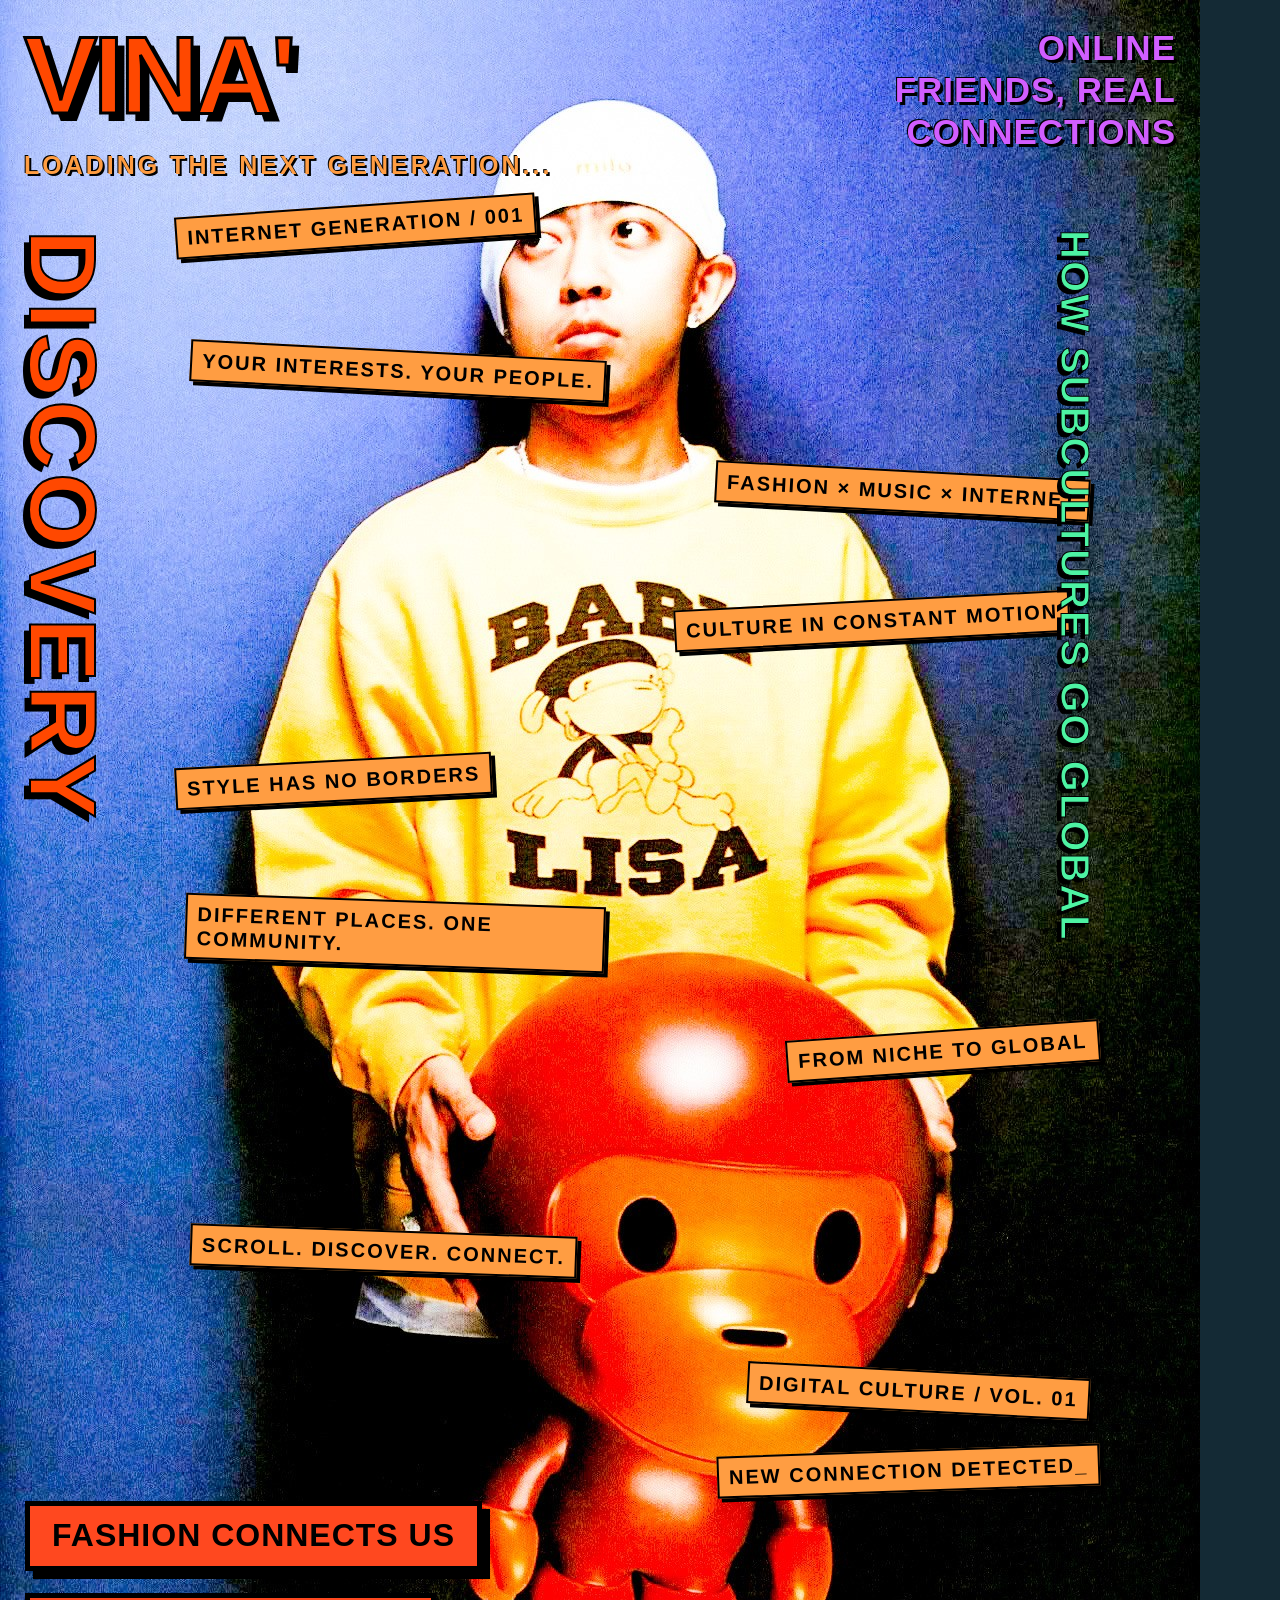
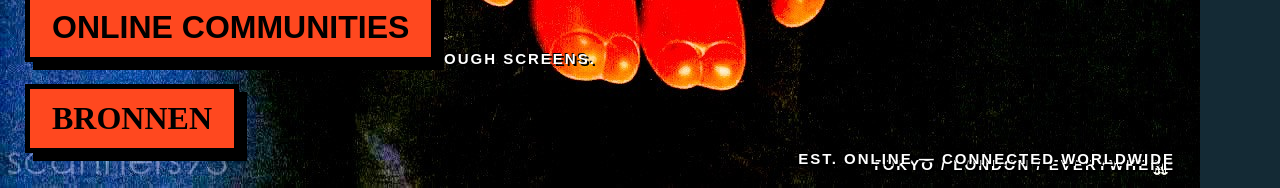
==== index.html @ 9b6a67a0 "veranderd naar index.html" ====
<!DOCTYPE html>
<html lang="nl">

<head>
    <meta charset="UTF-8">
    <meta name="viewport" content="width=device-width, initial-scale=1.0">

    <title>VINA - Y2K Magazine Cover</title>

    <link rel="stylesheet" href="./CSS/style.css">
</head>

<body class="vina-cover">

    <main class="poster">

        <!-- MASTHEAD -->
        <h1>vina'</h1>

        <p class="cover-subtitle">
            LOADING THE NEXT GENERATION...
        </p>

        <!-- RECHTSBOVEN -->
        <mark class="cover-mark">
            <span>ONLINE</span>
            <span>FRIENDS, REAL</span>
            <span>CONNECTIONS</span>
        </mark>

        <!-- EXTRA MAGAZINE TEKSTEN -->
        <div class="cover-details" aria-label="Magazine details">

            <span class="detail-one">
                INTERNET GENERATION / 001
            </span>

            <span class="detail-two">
                FASHION × MUSIC × INTERNET
            </span>

            <span class="detail-three">
                STYLE HAS NO BORDERS
            </span>

            <span class="detail-four">
                FROM NICHE TO GLOBAL
            </span>

            <span class="detail-five">
                SCROLL. DISCOVER. CONNECT.
            </span>

            <span class="detail-six">
                NEW CONNECTION DETECTED_
            </span>

            <span class="detail-seven">
                YOUR INTERESTS. YOUR PEOPLE.
            </span>

            <span class="detail-eight">
                CULTURE IN CONSTANT MOTION
            </span>

            <span class="detail-nine">
                DIFFERENT PLACES. ONE COMMUNITY.
            </span>

            <span class="detail-ten">
                DIGITAL CULTURE / VOL. 01
            </span>

        </div>

        <!-- LINKER VERTICALE TEKST -->
        <section class="left-banner" aria-label="Linker banner">
            <h2>DISCOVERY</h2>
        </section>

        <!-- RECHTER VERTICALE TEKST -->
        <article class="right-banner" aria-label="Rechter banner">
            <h2>HOW SUBCULTURES GO GLOBAL</h2>
        </article>

        <!-- NAVIGATIE -->
        <nav class="cover-nav" aria-label="Poster hoofdnavigatie">

            <a href="/fashionconnectsus.html">
                FASHION CONNECTS US
            </a>

            <a href="#communities">
                Online communities
            </a>

            <a href="#bronnen">
                Bronnen
            </a>

        </nav>

        <!-- KLEINE EDITORIAL DETAILS -->
        <div class="cover-footer" aria-label="Magazine informatie">

            <span class="footer-left">
                TOKYO / LONDON / EVERYWHERE
            </span>

            <span class="footer-right">
                EST. ONLINE — CONNECTED WORLDWIDE
            </span>

            <span class="footer-bottom">
                SUBCULTURES TRAVEL THROUGH SCREENS.
            </span>

        </div>

    </main>

</body>
</html>
---- CSS/style.css ----
/* ========================================
   1. BASISINSTELLINGEN
======================================== */

html {
    margin: 0;
    padding: 0;
    width: 100%;
    min-height: 100%;
}

body.fashion-page {
    margin: 0;
    padding: 0;
    width: 100%;
    min-height: 100vh;

    background-image: url("/images/achtergrondcover1.jpg");
    background-repeat: no-repeat;
    background-size: cover;
    background-position: center top;
    background-attachment: fixed;

    font-family: Arial, Helvetica, sans-serif;
    box-sizing: border-box;
}

.fashion-page *,
.fashion-page *::before,
.fashion-page *::after {
    box-sizing: border-box;
}


/* ========================================
   2. MAGAZINE
======================================== */

.fashion-page .magazine {
    position: relative;
    width: 100%;
    min-height: 100vh;
    margin: 0;
    padding: 20px;

    background-image: url("/images/achtergrondcover1.jpg");
    background-repeat: no-repeat;
    background-size: cover;
    background-position: center top;
}


/* ========================================
   3. HEADER
======================================== */

.fashion-page .masthead {
    position: relative;
    width: 100%;
    margin-bottom: 20px;
    text-align: center;
}

.fashion-page .masthead h1 {
    margin: 12px 1.5%;
    color: #ff431b;
    font-family: Impact, "Arial Narrow", sans-serif;
    font-size: 100px;
    font-weight: 900;
    line-height: 1;
    letter-spacing: -2px;
    text-transform: uppercase;

    -webkit-text-stroke: 1.5px black;
    text-shadow: 3px 3px 0 black;
}

.fashion-page .masthead p {
    margin: 8px 0;
    color: black;
    font-size: 12px;
    font-weight: bold;
}


/* ========================================
   4. GROENE BALKEN
======================================== */

.fashion-page .green-bar {
    position: relative;
    width: 100%;
    margin: 12px 0;
    padding: 10px;

    border: 2px solid #171717;
    border-radius: 12px;
    background-color: #35c88b;

    color: white;
    font-size: 13px;
    font-weight: bold;
    text-align: center;
}


/* ========================================
   5. MAGAZINESECTIES
======================================== */

.fashion-page .intro,
.fashion-page .feature,
.fashion-page .culture,
.fashion-page .bape,
.fashion-page .final-section {
    position: relative;
    display: grid;
    width: 100%;
    grid-template-columns: minmax(0, 1fr) minmax(0, 1fr);
    align-items: start;
    gap: 24px;

    margin: 0 0 28px;
    padding: 15px 0;
}

.fashion-page .intro > *,
.fashion-page .feature > *,
.fashion-page .culture > *,
.fashion-page .bape > *,
.fashion-page .final-section > * {
    min-width: 0;
}


/* ========================================
   6. FOTO'S
======================================== */

.fashion-page .photo {
    position: relative;
    width: 100%;
    height: 230px;
    margin: 0;
    padding: 5px;

    border: 2px solid #111111;
    background-color: #eeeeee;
}

.fashion-page .photo img {
    display: block;
    width: 100%;
    height: 100%;
    object-fit: cover;
}

.fashion-page .photo-one {
    height: 250px;
}

.fashion-page .photo-two {
    height: 230px;
}

.fashion-page .photo-three {
    height: 220px;
}

.fashion-page .photo-four {
    height: 220px;
}


/* ========================================
   7. JAPANSE TEKENS
======================================== */

.fashion-page .japanese-title {
    position: absolute;
    top: 10px;
    left: 36%;
    z-index: 2;

    margin: 0;
    color: #ff9d00;
    font-family: serif;
    font-size: 70px;
    font-weight: normal;
    line-height: 1.05;
    writing-mode: vertical-rl;
    text-shadow: 2px 2px white;
    pointer-events: none;
}

.fashion-page .vertical-title {
    position: absolute;
    top: 15px;
    left: 40%;
    z-index: 2;

    margin: 0;
    color: #ff4b00;
    font-size: 70px;
    writing-mode: vertical-rl;
    pointer-events: none;
}


/* ========================================
   8. ROZE TEKSTBALLONNEN
======================================== */

.fashion-page .pink-text {
    position: relative;
    width: 100%;
    margin: 0;
    padding: 20px;

    border: 4px dotted #111111;
    border-radius: 25px;
    background-color: #f5a5dc;

    color: #30202a;
    font-size: 14px;
    overflow-wrap: break-word;
}

.fashion-page .pink-text h2 {
    margin: 0 0 12px;
    font-size: 16px;
    text-align: center;
    text-transform: uppercase;
}

.fashion-page .pink-text p {
    margin: 0 0 10px;
    line-height: 1.6;
}

.fashion-page .pink-text p:last-child {
    margin-bottom: 0;
}

.fashion-page .text-one,
.fashion-page .text-two,
.fashion-page .text-three,
.fashion-page .text-four,
.fashion-page .text-five {
    min-height: 0;
    top: auto;
    right: auto;
}


/* ========================================
   9. QUOTE
======================================== */

.fashion-page .quote {
    position: relative;
    width: 100%;
    margin: 15px 0;
    padding: 20px;

    border: 5px solid #36d9a0;
    background-color: #ff55d2;
    text-align: center;
}

.fashion-page .quote h2 {
    margin: 0;
    color: #ff572b;
    font-family: Georgia, "Times New Roman", serif;
    font-size: 28px;
    line-height: 1.25;
    overflow-wrap: break-word;
    text-transform: uppercase;
}


/* ========================================
   10. HANDGESCHREVEN TEKST
======================================== */

.fashion-page .handwritten {
    position: relative;
    margin: 10px 0;
    color: #ff665e;
    font-family: cursive;
    font-size: 30px;
    font-style: italic;
    line-height: 1.2;

    -webkit-text-stroke: 0.4px white;
    text-shadow: 1px 1px black;
}


/* ========================================
   11. AAP-AFBEELDING
======================================== */

.fashion-page .monkey {
    position: relative;
    width: 180px;
    max-width: 100%;
    margin: 15px 0;
}

.fashion-page .monkey img {
    display: block;
    width: 100%;
    height: auto;
}


/* ========================================
   12. FOOTER
======================================== */

.fashion-page .footer {
    position: relative;
    width: 100%;
    margin-top: 25px;
    padding: 12px;

    background-color: #111111;
    color: white;
    font-size: 11px;
    font-weight: bold;
    text-align: center;
}



/* ========================================
   VINA — JAPANESE Y2K MAGAZINE COVER
   Formaat: 1200 x 1788 pixels
======================================== */


/* ========================================
   1. BASISINSTELLINGEN
======================================== */

html {
    margin: 0;
    padding: 0;
}

body.vina-cover {
    margin: 0;
    padding: 0;

    min-height: 100vh;

    background-color: #142a35;

    font-family: Impact, "Arial Black", sans-serif;
}


/* ========================================
   2. MAGAZINE COVER
======================================== */

.vina-cover .poster {
    position: relative;

    width: 1200px;
    height: 1788px;

    margin: 0;
    padding: 0;

    box-sizing: border-box;

    background-image: url("/images/coverachtergrond.jpg");
    background-repeat: no-repeat;
    background-position: center;
    background-size: 100% 100%;
}


/* ========================================
   3. MASTHEAD — VINA
======================================== */

.vina-cover .poster h1 {
    position: absolute;
    top: 25px;
    left: 2%;
    z-index: 15;

    margin: 0;

    color: #ff4800;

    font-family: Impact, "Arial Black", sans-serif;
    font-size: 110px;
    font-weight: 900;
    line-height: 0.9;
    letter-spacing: -4px;

    text-transform: uppercase;

    -webkit-text-stroke: 3px #000000;

    text-shadow:
        8px 8px 0 #000000;
}


/* ========================================
   4. BOVENSTE SUBTITEL
======================================== */

.vina-cover .cover-subtitle {
    position: absolute;
    top: 150px;
    left: 2%;
    z-index: 15;

    margin: 0;

    color: #ff9d42;

    font-size: 25px;
    font-weight: 900;
    letter-spacing: 3px;
    line-height: 1.2;

    text-transform: uppercase;

    text-shadow:
        2px 2px 0 #000000,
        -1px -1px 0 #000000;
}


/* ========================================
   5. TEKST RECHTSBOVEN
======================================== */

.vina-cover .cover-mark {
    position: absolute;
    top: 30px;
    right: 2%;
    z-index: 15;

    display: flex;
    flex-direction: column;
    align-items: flex-end;
    gap: 5px;

    max-width: 35%;

    margin: 0;
    padding: 0;

    background: transparent;
    color: #d15eff;

    font-family: Impact, "Arial Black", sans-serif;
    font-size: 35px;
    font-weight: 900;
    line-height: 1.05;
    letter-spacing: 1px;

    text-align: right;
    text-transform: uppercase;

    text-shadow:
        3px 3px 0 #000000,
        -1px -1px 0 #000000;
}


/* ========================================
   6. EXTRA MAGAZINE TEKSTEN
======================================== */

.vina-cover .cover-details span {
    position: absolute;
    z-index: 5;

    display: block;
    width: max-content;
    max-width: 420px;

    box-sizing: border-box;

    padding: 7px 10px;

    border: 2px solid #000000;

    background-color: #ff9d42;
    color: #000000;

    font-family: Impact, "Arial Black", sans-serif;
    font-size: 20px;
    font-weight: 900;
    line-height: 1.2;
    letter-spacing: 2px;

    text-transform: uppercase;

    box-shadow:
        4px 4px 0 #000000;
}


/* LABEL 1 */

.vina-cover .detail-one {
    top: 205px;
    left: 175px;

    transform: rotate(-4deg);
}


/* LABEL 2 */

.vina-cover .detail-two {
    top: 470px;
    right: 110px;

    background-color: #4df3a3;

    transform: rotate(3deg);
}


/* LABEL 3 */

.vina-cover .detail-three {
    top: 760px;
    left: 175px;

    background-color: #d15eff;

    transform: rotate(-3deg);
}


/* LABEL 4 */

.vina-cover .detail-four {
    top: 1030px;
    right: 100px;

    background-color: #ff481f;

    transform: rotate(-4deg);
}


/* LABEL 5 */

.vina-cover .detail-five {
    top: 1230px;
    left: 190px;

    background-color: #ff481f;

    transform: rotate(2deg);
}


/* LABEL 6 */

.vina-cover .detail-six {
    top: 1450px;
    right: 100px;

    background-color: #4df3a3;

    transform: rotate(-2deg);
}


/* LABEL 7 */

.vina-cover .detail-seven {
    top: 350px;
    left: 190px;

    background-color: #ff481f;

    transform: rotate(3deg);
}


/* LABEL 8 */

.vina-cover .detail-eight {
    top: 600px;
    right: 130px;

    background-color: #d15eff;

    transform: rotate(-3deg);
}


/* LABEL 9 */

.vina-cover .detail-nine {
    top: 900px;
    left: 185px;

    background-color: #4df3a3;

    transform: rotate(2deg);
}


/* LABEL 10 */

.vina-cover .detail-ten {
    top: 1370px;
    right: 110px;

    background-color: #ff9d42;

    transform: rotate(3deg);
}


/* ========================================
   7. LINKER VERTICALE TEKST
======================================== */

.vina-cover .left-banner {
    position: absolute;
    top: 230px;
    left: 15px;
    z-index: 10;

    pointer-events: none;
}

.vina-cover .left-banner h2 {
    margin: 0;

    color: #ff4800;

    font-family: Impact, "Arial Black", sans-serif;
    font-size: 95px;
    font-weight: 900;
    line-height: 1;
    letter-spacing: 4px;

    writing-mode: vertical-rl;
    text-transform: uppercase;

    -webkit-text-stroke: 2px #000000;

    text-shadow:
        6px 6px 0 #000000;
}


/* ========================================
   8. RECHTER VERTICALE TEKST
======================================== */

.vina-cover .right-banner {
    position: absolute;
    top: 230px;
    right: 15px;
    z-index: 10;

    pointer-events: none;
}

.vina-cover .right-banner h2 {
    margin: 0;

    color: #4df3a3;

    font-family: Impact, "Arial Black", sans-serif;
    font-size: 40px;
    font-weight: 900;
    line-height: 1.1;
    letter-spacing: 2px;

    writing-mode: vertical-rl;
    text-transform: uppercase;

    -webkit-text-stroke: 1px #000000;

    text-shadow:
        4px 4px 0 #000000;
}


/* ========================================
   9. NAVIGATIE
======================================== */

.vina-cover .cover-nav {
    position: absolute;
    bottom: 35px;
    left: 25px;
    z-index: 20;

    display: flex;
    flex-direction: column;
    align-items: flex-start;
    gap: 22px;
}


/* ALGEMENE KNOPSTIJL */

.vina-cover .cover-nav a {
    display: inline-block;

    box-sizing: border-box;
    max-width: 1100px;

    padding: 12px 22px;

    border: 5px solid #000000;

    background-color: #ff481f;
    color: #000000;

    box-shadow:
        8px 8px 0 #000000;

    font-family: Impact, "Arial Black", sans-serif;
    font-size: 32px;
    font-weight: 900;
    line-height: 1.1;

    text-decoration: none;
    text-transform: uppercase;

    transition:
        transform 0.2s ease,
        box-shadow 0.2s ease,
        background-color 0.2s ease;
}


/* EERSTE KNOP */

.vina-cover .cover-nav a:nth-child(1) {
    letter-spacing: 1px;
}


/* TWEEDE KNOP */

.vina-cover .cover-nav a:nth-child(2) {
    font-family: Arial, sans-serif;
    font-weight: 900;
}


/* DERDE KNOP */

.vina-cover .cover-nav a:nth-child(3) {
    font-family: Georgia, serif;
    font-weight: 900;
}


/* HOVER-EFFECT */

.vina-cover .cover-nav a:hover {
    transform: translate(-3px, -3px);

    box-shadow:
        11px 11px 0 #000000;

    background-color: #ff6642;
}


/* KLIK-EFFECT */

.vina-cover .cover-nav a:active {
    transform: translate(2px, 2px);

    box-shadow:
        3px 3px 0 #000000;
}


/* ========================================
   10. KLEINE EDITORIAL DETAILS
======================================== */

.vina-cover .cover-footer span {
    position: absolute;
    z-index: 8;

    display: block;

    color: #ffffff;

    font-family: Arial, sans-serif;
    font-size: 15px;
    font-weight: 900;
    letter-spacing: 2px;

    text-transform: uppercase;

    text-shadow:
        2px 2px 0 #000000,
        -1px -1px 0 #000000;
}


/* LINKSONDER */

.vina-cover .footer-left {
    bottom: 15px;
    right: 25px;
}


/* RECHTSONDER */

.vina-cover .footer-right {
    top: 1750px;
    right: 25px;
}


/* EXTRA SLOGAN */

.vina-cover .footer-bottom {
    top: 1650px;
    left: 190px;
}
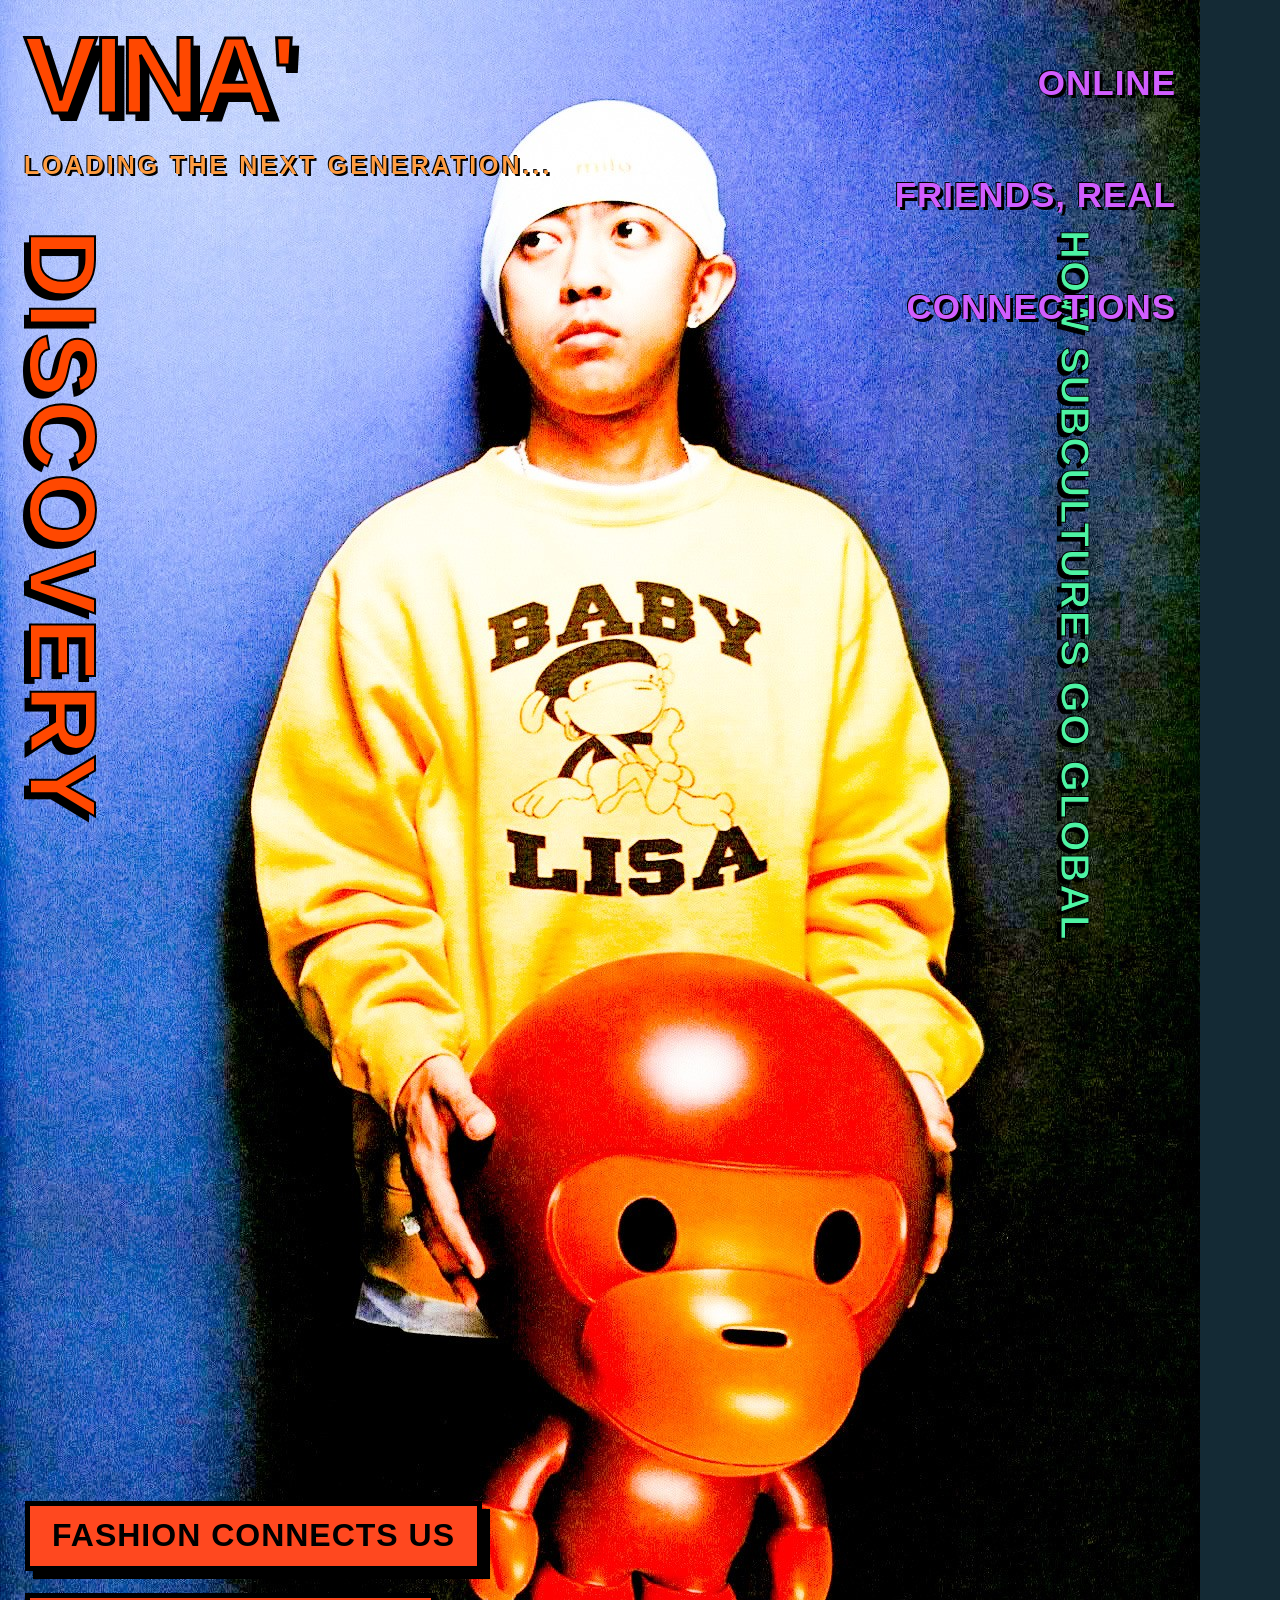
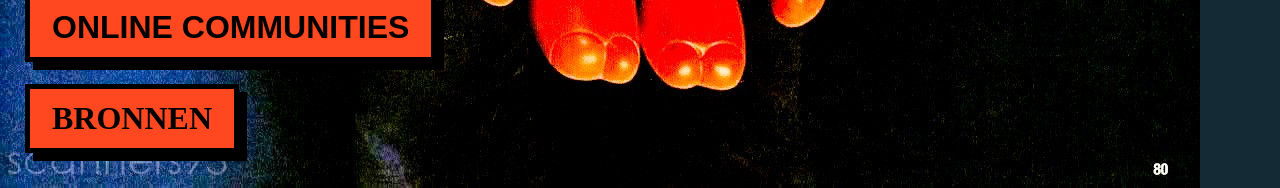
==== commit 1a00deea: "verrandereingen" ====
--- a/index.html
+++ b/index.html
@@ -1,4 +1,3 @@
-
 <!DOCTYPE html>
 <html lang="nl">
 
@@ -23,75 +22,34 @@
         </p>
 
         <!-- RECHTSBOVEN -->
-        <mark class="cover-mark">
-            <span>ONLINE</span>
-            <span>FRIENDS, REAL</span>
-            <span>CONNECTIONS</span>
-        </mark>
+        <aside class="cover-mark">
+            <p>ONLINE</p>
+            <p>FRIENDS, REAL</p>
+            <p>CONNECTIONS</p>
+        </aside>
 
-        <!-- EXTRA MAGAZINE TEKSTEN -->
-        <div class="cover-details" aria-label="Magazine details">
+        
 
-            <span class="detail-one">
-                INTERNET GENERATION / 001
-            </span>
-
-            <span class="detail-two">
-                FASHION × MUSIC × INTERNET
-            </span>
-
-            <span class="detail-three">
-                STYLE HAS NO BORDERS
-            </span>
-
-            <span class="detail-four">
-                FROM NICHE TO GLOBAL
-            </span>
-
-            <span class="detail-five">
-                SCROLL. DISCOVER. CONNECT.
-            </span>
-
-            <span class="detail-six">
-                NEW CONNECTION DETECTED_
-            </span>
-
-            <span class="detail-seven">
-                YOUR INTERESTS. YOUR PEOPLE.
-            </span>
-
-            <span class="detail-eight">
-                CULTURE IN CONSTANT MOTION
-            </span>
-
-            <span class="detail-nine">
-                DIFFERENT PLACES. ONE COMMUNITY.
-            </span>
-
-            <span class="detail-ten">
-                DIGITAL CULTURE / VOL. 01
-            </span>
-
-        </div>
+        </section>
 
         <!-- LINKER VERTICALE TEKST -->
-        <section class="left-banner" aria-label="Linker banner">
+        <section class="left-banner" >
             <h2>DISCOVERY</h2>
         </section>
 
         <!-- RECHTER VERTICALE TEKST -->
-        <article class="right-banner" aria-label="Rechter banner">
+        <article class="right-banner" >
             <h2>HOW SUBCULTURES GO GLOBAL</h2>
         </article>
 
         <!-- NAVIGATIE -->
-        <nav class="cover-nav" aria-label="Poster hoofdnavigatie">
+        <nav class="cover-nav" >
 
-            <a href="/fashionconnectsus.html">
+            <a href="./internetconnectsus.html">
                 FASHION CONNECTS US
             </a>
 
-            <a href="#communities">
+            <a href="./onlinecommunities.html">
                 Online communities
             </a>
 
@@ -101,24 +59,8 @@
 
         </nav>
 
-        <!-- KLEINE EDITORIAL DETAILS -->
-        <div class="cover-footer" aria-label="Magazine informatie">
-
-            <span class="footer-left">
-                TOKYO / LONDON / EVERYWHERE
-            </span>
-
-            <span class="footer-right">
-                EST. ONLINE — CONNECTED WORLDWIDE
-            </span>
-
-            <span class="footer-bottom">
-                SUBCULTURES TRAVEL THROUGH SCREENS.
-            </span>
-
-        </div>
 
     </main>
 
 </body>
-</html>
+</html>
--- a/CSS/style.css
+++ b/CSS/style.css
@@ -16,7 +16,7 @@
     width: 100%;
     min-height: 100vh;
 
-    background-image: url("/images/achtergrondcover1.jpg");
+    background-image: url("../images/coverachtergrond.jpg");
     background-repeat: no-repeat;
     background-size: cover;
     background-position: center top;
@@ -44,7 +44,7 @@
     margin: 0;
     padding: 20px;
 
-    background-image: url("/images/achtergrondcover1.jpg");
+    background-image: url("../images/achtergrondcover.jpg");
     background-repeat: no-repeat;
     background-size: cover;
     background-position: center top;
@@ -141,12 +141,9 @@
 .fashion-page .photo {
     position: relative;
     width: 100%;
-    height: 230px;
-    margin: 0;
-    padding: 5px;
-
+    height: 100px;
+    margin: 0;
     border: 2px solid #111111;
-    background-color: #eeeeee;
 }
 
 .fashion-page .photo img {
@@ -157,19 +154,19 @@
 }
 
 .fashion-page .photo-one {
-    height: 250px;
+    height: 400px;
 }
 
 .fashion-page .photo-two {
-    height: 230px;
+    height: 400px;
 }
 
 .fashion-page .photo-three {
-    height: 220px;
+    height: 500px;
 }
 
 .fashion-page .photo-four {
-    height: 220px;
+    height: 400px;
 }
 
 
@@ -377,7 +374,7 @@
 
     box-sizing: border-box;
 
-    background-image: url("/images/coverachtergrond.jpg");
+    background-image: url("../images/coverachtergrond.jpg");
     background-repeat: no-repeat;
     background-position: center;
     background-size: 100% 100%;
@@ -843,4 +840,261 @@
 
 
 
-
+/* ========================================
+   1. BASISINSTELLINGEN
+======================================== */
+
+* {
+    box-sizing: border-box;
+}
+
+html {
+    margin: 0;
+    padding: 0;
+    scroll-behavior: smooth;
+}
+
+body.informatie-page {
+    margin: 0;
+    padding: 0;
+    width: 100%;
+    min-height: 100vh;
+
+    background-image: url("../images/infoachtergrond.jpeg");
+    background-repeat: no-repeat;
+    background-size: cover;
+    background-position: center top;
+    background-attachment: fixed;
+
+    font-family: Arial, Helvetica, sans-serif;
+}
+
+
+/* ========================================
+   2. HEADER
+======================================== */
+
+.informatie-page .head {
+    width: 100%;
+    padding: 30px 20px 40px;
+}
+
+.informatie-page .head h1 {
+    margin: 10;
+
+    color: #ff2a00;
+    font-family: Impact, "Arial Black", sans-serif;
+    font-size: 100px;
+    font-weight: 900;
+    line-height: 0.8;
+    letter-spacing: -2px;
+
+    text-shadow:
+        3px 3px 0 #000,
+        -2px -2px 0 #000,
+        2px -2px 0 #000,
+        -2px 2px 0 #000;
+}
+
+.informatie-page .tussentekst {
+    margin: -235px 0 5px 20px;
+
+    color: #26e67b;
+    font-size: 40px;
+    font-weight: 900;
+    letter-spacing: 0.8px;
+    text-transform: uppercase;
+
+    text-shadow: 5px 1.5px 0 #000;
+
+    transform: rotate(-5deg);
+}
+
+.informatie-page .ondertitel {
+    display: inline-block;
+
+    margin: 75px 0 0 200px;
+
+    color: #ff78f6;
+    font-size: 20px;
+    letter-spacing: 3px;
+}
+
+
+/* ========================================
+   3. MAIN
+======================================== */
+
+.informatie-page .page {
+    width: 100%;
+    padding: 20px 5%;
+}
+
+
+/* ========================================
+   4. MAGAZINE TEKSTBLOK
+======================================== */
+
+.informatie-page .new-text-box {
+    width: 90%;
+    max-width: 1100px;
+
+    margin: 50px auto;
+    padding: 40px;
+
+    background-color: #f5f0e8;
+    color: #171717;
+
+}
+
+
+/* ========================================
+   5. HOOFDTITEL
+======================================== */
+
+.informatie-page .new-text-box h1 {
+    margin: 0 0 40px;
+
+    color: #f04b50;
+    font-family: Impact, "Arial Black", sans-serif;
+    font-size: 75px;
+    line-height: 0.95;
+    letter-spacing: -2px;
+    text-transform: uppercase;
+}
+
+
+/* ========================================
+   6. TUSSENKOPPEN
+======================================== */
+
+.informatie-page .new-text-box h2 {
+    display: table;
+
+    margin-top: 45px;
+    margin-bottom: 15px;
+    padding: 10px 15px;
+
+    background-color: #171717;
+    color: #f8e747;
+
+    font-family: Impact, "Arial Black", sans-serif;
+    font-size: 30px;
+    letter-spacing: 1px;
+}
+
+
+/* ========================================
+   7. KORTE REGELS
+======================================== */
+
+.informatie-page .new-text-box b {
+    display: block;
+
+    margin-bottom: 15px;
+
+    color: #f04b50;
+    font-size: 18px;
+}
+
+
+/* ========================================
+   8. GEWONE TEKST
+======================================== */
+
+.informatie-page .new-text-box p {
+    max-width: 750px;
+
+    margin-top: 0;
+    margin-bottom: 25px;
+
+    font-size: 17px;
+    line-height: 1.8;
+}
+
+
+/* ========================================
+   9. ROOD LABEL
+======================================== */
+
+.informatie-page .red-handwriting {
+    float: left;
+
+    width: 110px;
+    margin: 700px 50px 20px 20px;
+
+    color: #ff3300;
+    font-family: "Comic Sans MS", cursive, sans-serif;
+    font-size: 50px;
+    font-weight: 900;
+    line-height: 1.05;
+    text-align: center;
+
+    transform: rotate(-8deg);
+
+    text-shadow:
+        1px 1px 0 #000,
+        -1px -1px 0 #fff;
+}
+
+
+/* ========================================
+   10. GROENE OVAAL
+======================================== */
+
+.informatie-page .green-oval-badge {
+    float: right;
+
+    width: 300px;
+    height: 180px;
+
+    margin: 20px 10px 20px 30px;
+
+    background-color: #26e67b;
+    border: 4px solid #000;
+    border-radius: 50%;
+
+    display: flex;
+    align-items: center;
+    justify-content: center;
+
+    text-align: center;
+
+    shape-outside: ellipse(50% 50% at 50% 50%);
+
+    transform: rotate(-10deg);
+}
+
+.informatie-page .green-oval-badge h2 {
+    margin: 0;
+    padding: 15px;
+
+    color: #000;
+    font-family: Impact, "Arial Black", sans-serif;
+    font-size: 35px;
+    font-weight: 900;
+    line-height: 1.05;
+    letter-spacing: 0.8px;
+
+    text-shadow: 0.5px 0.5px 0 #fff;
+}
+
+
+/* ========================================
+   11. FOOTER
+======================================== */
+
+.informatie-page footer {
+    clear: both;
+
+    padding: 25px;
+
+    background-color: #ed80ad;
+    color: #171717;
+
+    text-align: center;
+    font-family: Impact, "Arial Black", sans-serif;
+    font-size: 22px;
+}
+
+
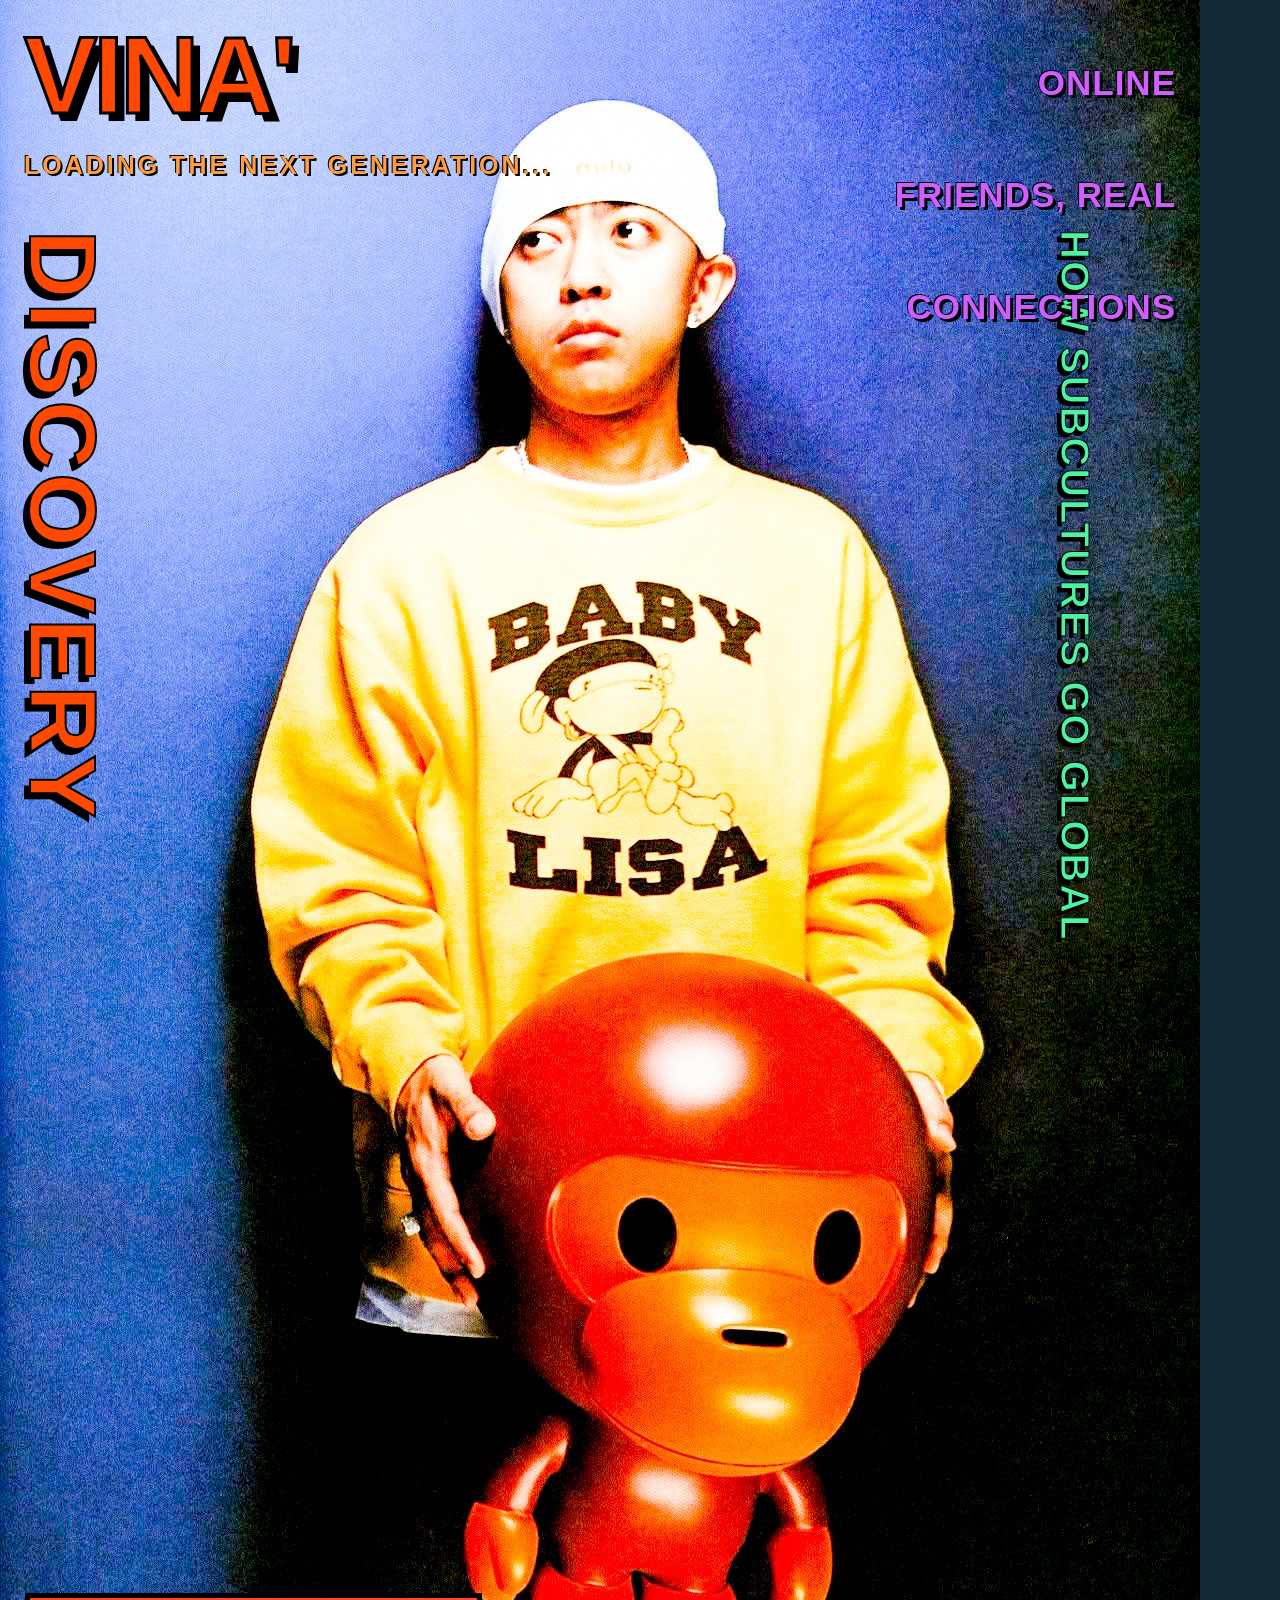
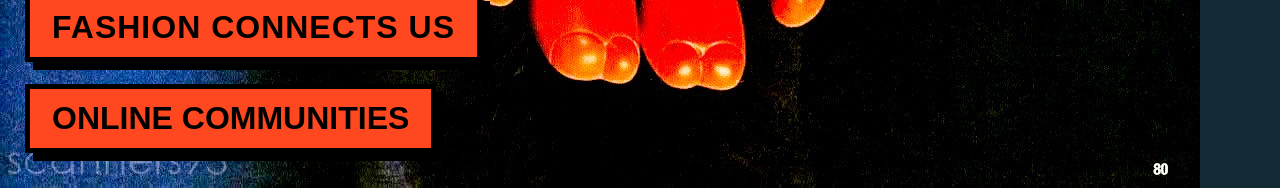
==== commit 22687844: "heb bronnen weg gehaald" ====
--- a/index.html
+++ b/index.html
@@ -28,9 +28,6 @@
             <p>CONNECTIONS</p>
         </aside>
 
-        
-
-        </section>
 
         <!-- LINKER VERTICALE TEKST -->
         <section class="left-banner" >
@@ -52,10 +49,7 @@
             <a href="./onlinecommunities.html">
                 Online communities
             </a>
-
-            <a href="#bronnen">
-                Bronnen
-            </a>
+         
 
         </nav>
 
